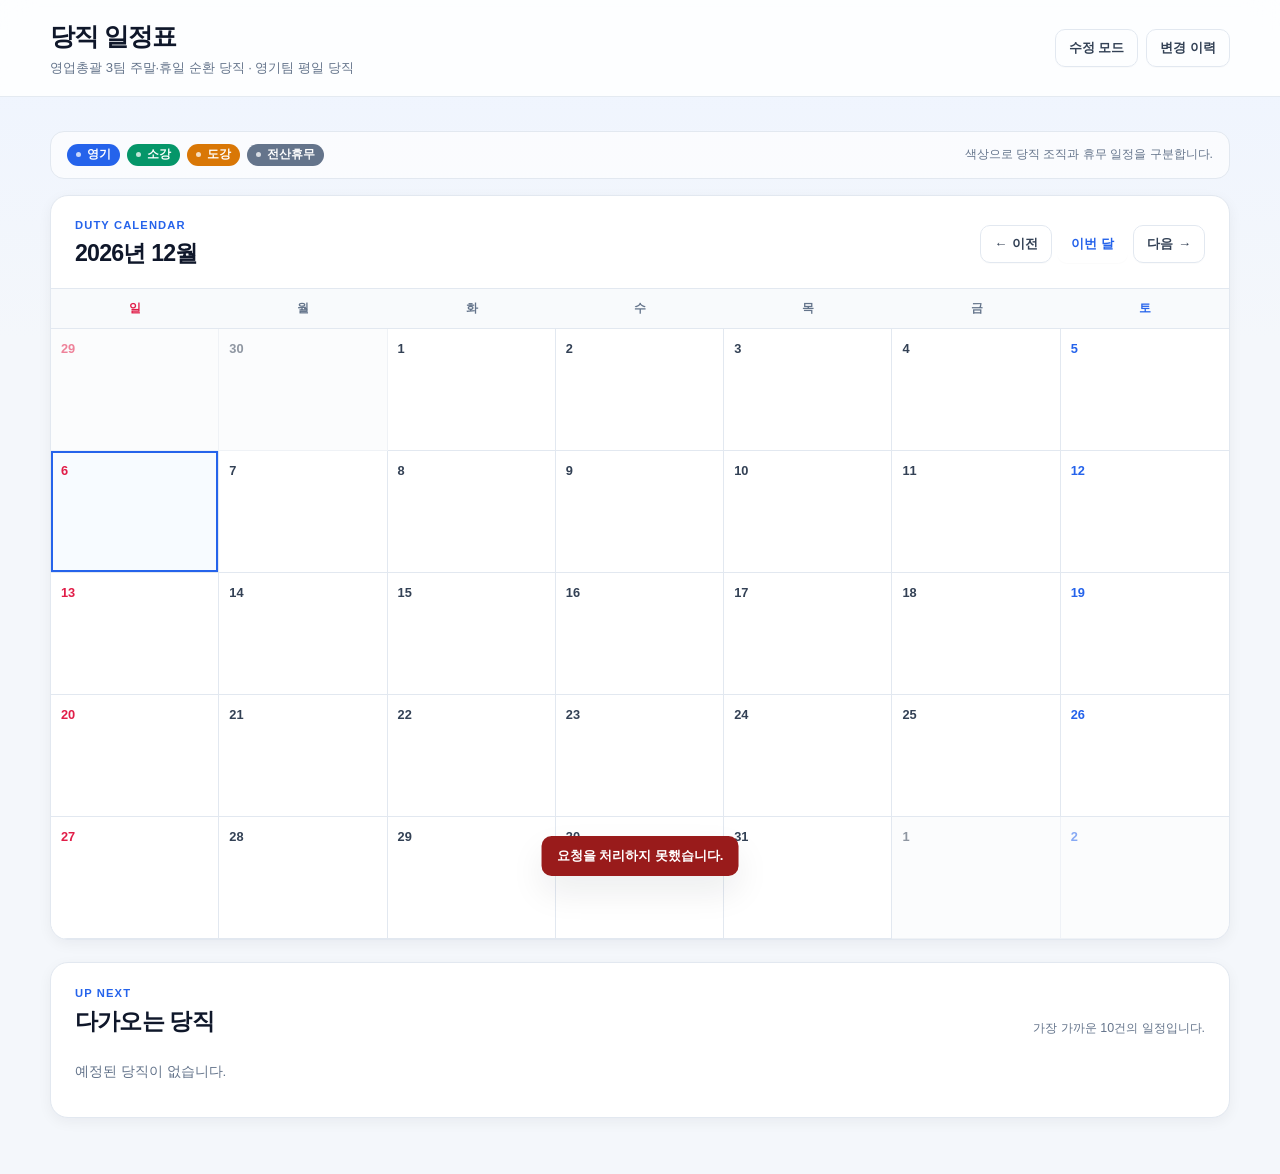
==== app/static/index.html @ c3088907 "STEP 3-4: 프론트엔드 화면 및 API 연동 - 기존 달력·모바일 목록·모달 디자인을 app/static 으로 이관 - GitHub 토큰 방식 제거, 서버 API 연동으로 교" ====
<!doctype html>
<html lang="ko">
<head>
  <meta charset="UTF-8">
  <meta name="viewport" content="width=device-width, initial-scale=1.0">
  <meta name="theme-color" content="#172554">
  <meta name="description" content="영업총괄 3팀 주말·휴일 순환 당직과 영기팀 평일 당직 일정표입니다.">
  <title>당직 일정표</title>
  <link rel="icon" href="favicon.svg" type="image/svg+xml">
  <link rel="stylesheet" href="style.css">
</head>
<body>
  <header class="site-header">
    <div class="shell topbar">
      <div class="brand">
        <h1>당직 일정표</h1>
        <p class="brand-description">영업총괄 3팀 주말·휴일 순환 당직 · 영기팀 평일 당직</p>
      </div>
      <div class="topbar-actions">
        <button id="btn-edit-toggle" class="btn btn-outline">수정 모드</button>
        <button id="btn-import" class="btn btn-outline" hidden>엑셀 반영</button>
        <button id="btn-history" class="btn btn-outline">변경 이력</button>
      </div>
    </div>
  </header>

  <main class="shell page-content">
    <section class="legend" aria-label="당직 구분 안내">
      <div class="legend-groups">
        <span class="chip org-영기"><i></i>영기</span>
        <span class="chip org-소강"><i></i>소강</span>
        <span class="chip org-도강"><i></i>도강</span>
        <span class="chip org-전산휴무"><i></i>전산휴무</span>
      </div>
      <span id="updated-note" class="legend-note">불러오는 중…</span>
    </section>

    <section class="calendar-panel" aria-label="월간 당직 일정">
      <div class="calendar-panel-header">
        <div>
          <p class="section-kicker">DUTY CALENDAR</p>
          <h2 id="month-label" class="month-label">-</h2>
        </div>
        <nav class="month-nav" aria-label="월 선택">
          <button id="btn-prev" class="btn btn-outline nav-button"><span aria-hidden="true">←</span> 이전</button>
          <button id="btn-today" class="btn btn-quiet">이번 달</button>
          <button id="btn-next" class="btn btn-outline nav-button">다음 <span aria-hidden="true">→</span></button>
        </nav>
      </div>
      <div id="calendar" class="calendar"></div>
      <div id="mobile-calendar" class="mobile-calendar" aria-label="모바일 월간 당직 일정"></div>
    </section>

    <section id="upcoming" class="upcoming" aria-label="다가오는 당직">
      <div class="upcoming-heading">
        <div>
          <p class="section-kicker">UP NEXT</p>
          <h2>다가오는 당직</h2>
        </div>
        <p>가장 가까운 10건의 일정입니다.</p>
      </div>
      <div id="upcoming-list" class="upcoming-list"></div>
    </section>
  </main>

  <!-- 하루치 수정 -->
  <dialog id="day-modal" class="modal">
    <form method="dialog" id="day-form">
      <p class="section-kicker">EDIT DUTY</p>
      <h3 id="day-modal-title">날짜 수정</h3>
      <label class="field">
        <span>구분</span>
        <select id="f-type">
          <option value="평일">평일</option>
          <option value="휴일">휴일</option>
        </select>
      </label>
      <label class="field" id="field-org">
        <span>당직 조직</span>
        <select id="f-org">
          <option value="영기">영기</option>
          <option value="소강">소강</option>
          <option value="도강">도강</option>
          <option value="전산휴무">전산휴무</option>
          <option value="">(없음)</option>
        </select>
      </label>
      <label class="field">
        <span>담당자</span>
        <input id="f-person" type="text" maxlength="50" placeholder="예: 배병모" autocomplete="off">
      </label>
      <label class="field" id="field-note">
        <span>비고</span>
        <input id="f-note" type="text" maxlength="200" placeholder="예: (추가)권순욱, 명절연휴 등" autocomplete="off">
      </label>
      <div class="modal-actions">
        <button type="button" id="btn-day-delete" class="btn btn-danger">일정 비우기</button>
        <div class="spacer"></div>
        <button type="button" id="btn-day-cancel" class="btn btn-outline">취소</button>
        <button type="button" id="btn-day-save" class="btn btn-primary">저장</button>
      </div>
    </form>
  </dialog>

  <!-- 엑셀 일괄 반영 -->
  <dialog id="import-modal" class="modal">
    <form method="dialog">
      <p class="section-kicker">IMPORT</p>
      <h3>엑셀로 일정 일괄 반영</h3>
      <p class="hint">
        당직표 엑셀(<code>.xlsx</code>)을 올리면 <strong>전체 일정이 교체</strong>됩니다.
        교체 직전 상태는 자동으로 저장되므로, 잘못 올렸다면 <strong>변경 이력</strong>에서 되돌릴 수 있습니다.
      </p>
      <label class="field">
        <span>엑셀 파일 <small>(최대 10MB)</small></span>
        <input id="f-file" type="file" accept=".xlsx">
      </label>
      <p id="import-filename" class="hint" hidden></p>
      <div class="modal-actions">
        <div class="spacer"></div>
        <button type="button" id="btn-import-cancel" class="btn btn-outline">취소</button>
        <button type="button" id="btn-import-run" class="btn btn-primary">전체 교체</button>
      </div>
    </form>
  </dialog>

  <!-- 변경 이력 -->
  <dialog id="history-modal" class="modal modal-wide">
    <form method="dialog">
      <p class="section-kicker">HISTORY</p>
      <h3>변경 이력</h3>
      <p class="hint">되돌리기를 누르면 그 변경 <strong>직전 상태</strong>로 복원합니다. 되돌리기 자체도 이력에 남습니다.</p>
      <div id="history-list" class="history-list"></div>
      <div class="modal-actions">
        <div class="spacer"></div>
        <button type="button" id="btn-history-close" class="btn btn-outline">닫기</button>
      </div>
    </form>
  </dialog>

  <!-- 관리자 키 (서버에 키가 주입된 경우에만 뜬다) -->
  <dialog id="key-modal" class="modal">
    <form method="dialog">
      <p class="section-kicker">ADMIN KEY</p>
      <h3>관리자 키 입력</h3>
      <p class="hint">이 서버는 수정에 관리자 키를 요구하도록 설정돼 있습니다. 키는 이 탭에만 보관되며 창을 닫으면 지워집니다.</p>
      <label class="field">
        <span>관리자 키</span>
        <input id="f-admin-key" type="password" autocomplete="off">
      </label>
      <div class="modal-actions">
        <div class="spacer"></div>
        <button type="button" id="btn-key-cancel" class="btn btn-outline">취소</button>
        <button type="button" id="btn-key-save" class="btn btn-primary">확인</button>
      </div>
    </form>
  </dialog>

  <div id="toast" class="toast" hidden></div>
  <script src="app.js"></script>
</body>
</html>
---- app/static/style.css ----
:root {
  --navy-950: #0f172a;
  --navy-900: #172554;
  --navy-800: #1e3a8a;
  --blue-600: #2563eb;
  --blue-500: #3b82f6;
  --blue-50: #eff6ff;
  --sky-50: #f0f9ff;
  --ink: #172033;
  --muted: #64748b;
  --subtle: #94a3b8;
  --line: #e2e8f0;
  --surface: #ffffff;
  --background: #f4f7fb;
  --danger: #dc2626;
  --org-영기: #2563eb;
  --org-소강: #059669;
  --org-도강: #d97706;
  --org-전산휴무: #64748b;
  --today-ring: #2563eb;
  --shadow-sm: 0 4px 14px rgba(15, 23, 42, 0.05);
  --shadow-md: 0 16px 34px rgba(15, 23, 42, 0.08);
}

* { box-sizing: border-box; }
html { background: var(--background); }
body {
  margin: 0;
  min-width: 320px;
  padding-bottom: 56px;
  color: var(--ink);
  background: linear-gradient(180deg, #eef4ff 0, var(--background) 340px);
  font-family: "Pretendard", "SUIT", -apple-system, BlinkMacSystemFont, "Segoe UI", "Malgun Gothic", sans-serif;
  -webkit-font-smoothing: antialiased;
}
button, input, select { font: inherit; }
button { -webkit-tap-highlight-color: transparent; }
.shell { width: min(1180px, calc(100% - 48px)); margin: 0 auto; }

.site-header {
  background: rgba(255, 255, 255, 0.84);
  border-bottom: 1px solid rgba(226, 232, 240, 0.9);
  backdrop-filter: blur(16px);
  position: sticky;
  top: 0;
  z-index: 10;
}
.topbar { min-height: 96px; display: flex; align-items: center; justify-content: space-between; gap: 24px; }
.brand { min-width: 0; }
.eyebrow, .section-kicker {
  margin: 0 0 6px;
  color: var(--blue-600);
  font-size: 0.7rem;
  font-weight: 800;
  letter-spacing: 0.1em;
  line-height: 1.2;
}
.topbar h1 { margin: 0; color: var(--navy-950); font-size: clamp(1.28rem, 2vw, 1.58rem); letter-spacing: -0.04em; }
.brand-description { margin: 5px 0 0; color: var(--muted); font-size: 0.82rem; }
.topbar-actions { display: flex; align-items: center; justify-content: flex-end; flex-wrap: wrap; gap: 8px; }

.btn {
  min-height: 38px;
  border: 1px solid var(--line);
  border-radius: 10px;
  padding: 8px 13px;
  color: #334155;
  background: var(--surface);
  box-shadow: 0 1px 1px rgba(15, 23, 42, 0.02);
  font-size: 0.82rem;
  font-weight: 700;
  cursor: pointer;
  transition: transform 0.15s ease, border-color 0.15s ease, background 0.15s ease, box-shadow 0.15s ease;
}
.btn:hover { border-color: #bfdbfe; background: var(--blue-50); box-shadow: var(--shadow-sm); }
.btn:active { transform: translateY(1px); }
.btn:focus-visible, input:focus-visible, select:focus-visible { outline: 3px solid rgba(59, 130, 246, 0.28); outline-offset: 2px; }
.btn-outline { background: transparent; }
.btn-quiet { border-color: transparent; background: transparent; color: var(--blue-600); }
.btn-quiet:hover { background: var(--blue-50); border-color: transparent; }
.btn-primary { border-color: var(--navy-900); background: var(--navy-900); color: #fff; }
.btn-primary:hover { border-color: var(--blue-800); background: var(--navy-800); }
.btn-danger { color: var(--danger); border-color: #fecaca; background: #fff; }
.btn-danger:hover { background: #fef2f2; border-color: #fca5a5; }
.btn-icon { width: 38px; padding: 7px; font-size: 1rem; }
.dirty-badge { border: 1px solid #fde68a; border-radius: 999px; padding: 5px 9px; color: #92400e; background: #fffbeb; font-size: 0.72rem; font-weight: 700; white-space: nowrap; }

.page-content { padding-top: 34px; }
.schedule-intro { display: flex; align-items: end; justify-content: space-between; gap: 32px; padding: 0 4px 20px; }
.schedule-intro h2, .calendar-panel h2, .upcoming h2 { margin: 0; color: var(--navy-950); font-size: clamp(1.2rem, 2vw, 1.45rem); letter-spacing: -0.035em; }
.schedule-intro > p { max-width: 530px; margin: 0; color: var(--muted); font-size: 0.85rem; line-height: 1.65; text-align: right; }
.legend { display: flex; align-items: center; justify-content: space-between; gap: 16px; margin-bottom: 16px; padding: 12px 16px; border: 1px solid var(--line); border-radius: 14px; background: rgba(255, 255, 255, 0.68); }
.legend-groups { display: flex; align-items: center; flex-wrap: wrap; gap: 7px; }
.chip { display: inline-flex; align-items: center; gap: 6px; border-radius: 999px; padding: 5px 9px; color: #fff; font-size: 0.72rem; font-weight: 800; line-height: 1; }
.chip i { display: block; width: 5px; height: 5px; border-radius: 50%; background: rgba(255,255,255,.75); }
.chip.org-영기 { background: var(--org-영기); }.chip.org-소강 { background: var(--org-소강); }.chip.org-도강 { background: var(--org-도강); }.chip.org-전산휴무 { background: var(--org-전산휴무); }
.legend-note { color: var(--muted); font-size: 0.76rem; line-height: 1.45; }

.calendar-panel, .upcoming { border: 1px solid var(--line); border-radius: 18px; background: var(--surface); box-shadow: var(--shadow-sm); }
.calendar-panel { overflow: hidden; }
.calendar-panel-header { display: flex; align-items: center; justify-content: space-between; gap: 24px; padding: 23px 24px 19px; border-bottom: 1px solid var(--line); }
.month-label { font-weight: 800; }
.month-nav { display: flex; align-items: center; gap: 5px; }
.nav-button { display: inline-flex; align-items: center; gap: 5px; }
.calendar { display: grid; grid-template-columns: repeat(7, minmax(0, 1fr)); }
.cal-dow { padding: 12px 0; color: var(--muted); background: #f8fafc; border-bottom: 1px solid var(--line); font-size: 0.73rem; font-weight: 800; text-align: center; }
.cal-dow.sun { color: #e11d48; }.cal-dow.sat { color: var(--blue-600); }
.cal-cell { position: relative; display: flex; min-height: 122px; flex-direction: column; gap: 6px; padding: 10px; border-right: 1px solid var(--line); border-bottom: 1px solid var(--line); background: var(--surface); transition: background 0.15s ease; }
.cal-cell:nth-child(7n) { border-right: 0; }
.cal-cell.outside { background: #f8fafc; opacity: .55; }
.cal-cell.editable { cursor: pointer; }
.cal-cell.editable:hover { background: #f1f6ff; }
.cal-cell.is-today { z-index: 1; background: #f7fbff; box-shadow: inset 0 0 0 2px var(--today-ring); }
.cal-date { display: flex; align-items: center; min-height: 20px; color: #334155; font-size: .8rem; font-weight: 800; }.cal-date.sun { color: #e11d48; }.cal-date.sat { color: var(--blue-600); }
.cal-tag { overflow: hidden; border-radius: 7px; padding: 4px 7px; color: #fff; font-size: .72rem; font-weight: 750; line-height: 1.3; text-overflow: ellipsis; white-space: nowrap; }.cal-tag.org-영기 { background: var(--org-영기); }.cal-tag.org-소강 { background: var(--org-소강); }.cal-tag.org-도강 { background: var(--org-도강); }.cal-tag.org-전산휴무 { background: var(--org-전산휴무); }
.cal-tag.weekday-person { color: #1e40af; background: #e8f0ff; }.cal-note { color: #a16207; font-size: .68rem; font-weight: 600; line-height: 1.35; }
.mobile-calendar { display: none; }

.upcoming { margin-top: 22px; padding: 24px; }
.upcoming-heading { display: flex; align-items: flex-end; justify-content: space-between; gap: 20px; margin-bottom: 14px; }.upcoming-heading > p { margin: 0; color: var(--muted); font-size: .78rem; }
.upcoming-list { display: grid; grid-template-columns: repeat(2, minmax(0, 1fr)); gap: 8px; }.upcoming-row { display: flex; align-items: center; gap: 10px; min-width: 0; padding: 11px 12px; border: 1px solid var(--line); border-radius: 11px; background: #fbfdff; color: #334155; font-size: .81rem; }.upcoming-date { min-width: 108px; color: var(--navy-900); font-size: .75rem; font-weight: 800; }.upcoming-empty { padding: 12px 0; color: var(--muted); font-size: .85rem; }

.modal { width: min(440px, calc(100vw - 32px)); max-height: calc(100vh - 32px); overflow-y: auto; border: 1px solid var(--line); border-radius: 18px; padding: 24px; box-shadow: var(--shadow-md); }.modal::backdrop { background: rgba(15, 23, 42, .52); backdrop-filter: blur(2px); }.modal h3 { margin: 0 0 18px; color: var(--navy-950); font-size: 1.15rem; letter-spacing: -0.03em; }.field { display: flex; flex-direction: column; gap: 6px; margin-bottom: 13px; color: #475569; font-size: .8rem; font-weight: 800; }.field small { color: var(--subtle); font-weight: 600; }.field input, .field select { width: 100%; min-height: 40px; border: 1px solid #cbd5e1; border-radius: 9px; padding: 8px 10px; color: var(--ink); background: #fff; font-size: .88rem; }.hint { margin: 0 0 16px; color: var(--muted); font-size: .78rem; line-height: 1.6; }.hint code { border-radius: 4px; padding: 1px 4px; color: #1e40af; background: #eff6ff; }.modal-actions { display: flex; align-items: center; gap: 8px; margin-top: 20px; }.spacer { flex: 1; }
.toast { position: fixed; bottom: 24px; left: 50%; z-index: 50; max-width: calc(100vw - 32px); transform: translateX(-50%); border-radius: 10px; padding: 11px 15px; color: #fff; background: var(--navy-950); box-shadow: var(--shadow-md); font-size: .82rem; font-weight: 700; text-align: center; }.toast.error { background: #991b1b; }.toast.success { background: #047857; }

@media (max-width: 760px) {
  body { padding-bottom: 32px; background: linear-gradient(180deg, #eef4ff 0, var(--background) 230px); }.shell { width: min(100% - 28px, 680px); }.site-header { position: relative; }.topbar { min-height: 0; align-items: flex-start; flex-direction: column; gap: 15px; padding: 18px 0; }.brand-description { max-width: 330px; font-size: .76rem; }.topbar-actions { width: 100%; justify-content: flex-start; }.topbar-actions .btn { flex: 0 0 auto; }.topbar-actions #btn-edit-toggle, .topbar-actions #btn-save { flex: 1; }.page-content { padding-top: 25px; }.schedule-intro { align-items: flex-start; flex-direction: column; gap: 10px; padding-bottom: 17px; }.schedule-intro > p { max-width: none; text-align: left; font-size: .8rem; }.legend { align-items: flex-start; flex-direction: column; gap: 10px; padding: 12px; }.legend-note { font-size: .73rem; }.calendar-panel { border-radius: 15px; }.calendar-panel-header { align-items: flex-start; flex-direction: column; gap: 15px; padding: 19px 16px 15px; }.month-nav { width: 100%; display: grid; grid-template-columns: 1fr auto 1fr; gap: 4px; }.month-nav .btn { min-height: 38px; padding: 7px 9px; }.month-nav .nav-button:first-child { justify-content: flex-start; }.month-nav .nav-button:last-child { justify-content: flex-end; }.calendar { display: none; }.mobile-calendar { display: flex; flex-direction: column; }.mobile-day { display: grid; grid-template-columns: 42px minmax(0, 1fr); gap: 10px; min-height: 59px; padding: 10px 14px; border-bottom: 1px solid var(--line); background: #fff; }.mobile-day:last-child { border-bottom: 0; }.mobile-day.is-today { background: #f0f7ff; }.mobile-day.outside { display: none; }.mobile-day.editable { cursor: pointer; }.mobile-date { display: flex; flex-direction: column; align-items: center; gap: 2px; color: var(--muted); font-size: .7rem; font-weight: 700; }.mobile-date strong { color: #334155; font-size: 1rem; line-height: 1.1; }.mobile-date.sun strong { color: #e11d48; }.mobile-date.sat strong { color: var(--blue-600); }.mobile-duty { display: flex; flex-direction: column; justify-content: center; min-width: 0; gap: 3px; }.mobile-duty .cal-tag { align-self: flex-start; max-width: 100%; }.mobile-empty { color: #cbd5e1; font-size: .78rem; }.upcoming { margin-top: 16px; border-radius: 15px; padding: 19px 16px; }.upcoming-heading { align-items: flex-start; flex-direction: column; gap: 5px; margin-bottom: 12px; }.upcoming-list { grid-template-columns: 1fr; gap: 6px; }.upcoming-row { gap: 8px; padding: 10px; font-size: .78rem; }.upcoming-date { min-width: 97px; font-size: .7rem; }.modal { padding: 20px 16px; }.modal-actions { flex-wrap: wrap; }.modal-actions #btn-day-delete { order: 3; width: 100%; margin-top: 3px; }.modal-actions .spacer { display: none; }
}

@media (max-width: 390px) {
  .topbar-actions { gap: 6px; }.topbar-actions .btn { font-size: .76rem; }.dirty-badge { width: 100%; text-align: center; }.month-nav .btn { font-size: .75rem; }.chip { font-size: .68rem; }
}

/* ---- 사내 플랫폼 버전 추가 스타일 ---- */
.modal-wide { width: min(560px, calc(100vw - 32px)); }
.history-list { display: flex; max-height: 46vh; flex-direction: column; gap: 7px; overflow-y: auto; }
.history-row { display: flex; align-items: center; gap: 10px; padding: 10px 12px; border: 1px solid var(--line); border-radius: 11px; background: #fbfdff; }
.history-main { display: flex; min-width: 0; flex: 1; flex-direction: column; gap: 2px; }
.history-summary { overflow: hidden; color: #334155; font-size: .81rem; font-weight: 700; text-overflow: ellipsis; white-space: nowrap; }
.history-meta { color: var(--muted); font-size: .71rem; font-weight: 600; }
.history-action { flex: 0 0 auto; border-radius: 999px; padding: 3px 8px; color: #1e40af; background: #e8f0ff; font-size: .68rem; font-weight: 800; }
.history-action.엑셀교체 { color: #92400e; background: #fef3c7; }
.history-action.되돌리기 { color: #065f46; background: #d1fae5; }
.history-action.삭제 { color: #991b1b; background: #fee2e2; }
.history-empty { padding: 14px 0; color: var(--muted); font-size: .84rem; text-align: center; }
.btn-mini { min-height: 30px; padding: 5px 10px; font-size: .74rem; }
.field input[type="file"] { padding: 7px; background: #f8fafc; }
.is-busy { opacity: .55; pointer-events: none; }
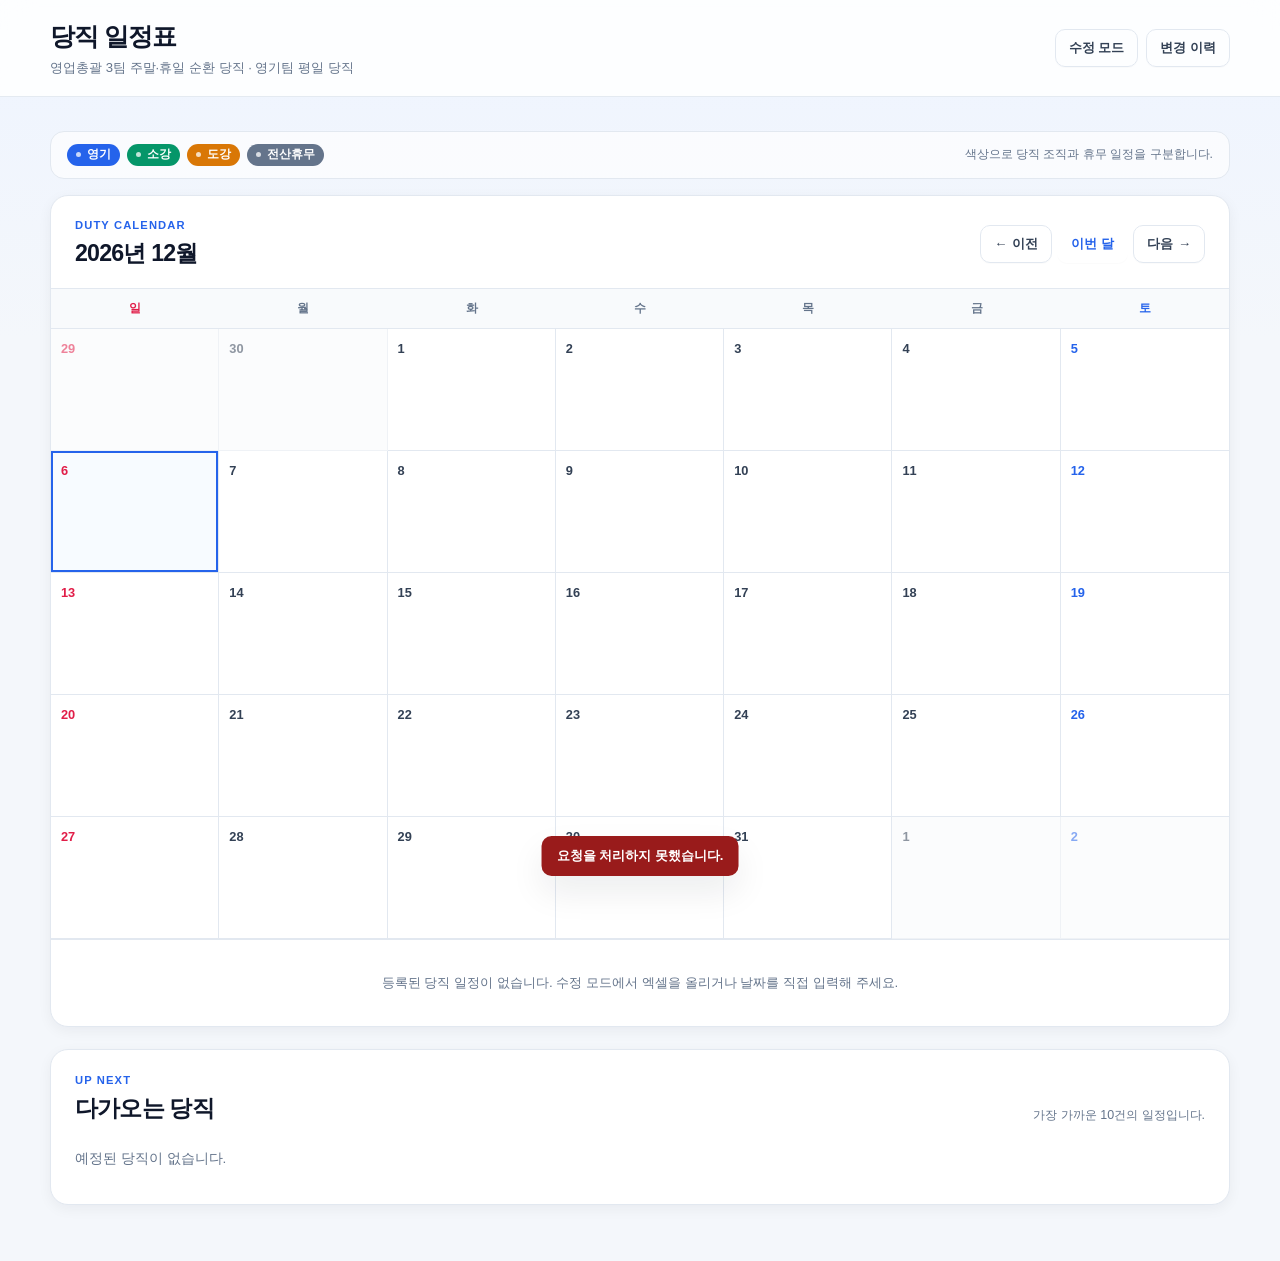
==== commit 1a90d845: "STEP 5: QA 코너 케이스 5종 도출 및 방어 로직 추가 S1 작년/타팀 엑셀을 실수로 올림 → 형식이 같아 파싱에 성공하고 전체가 조용히 교체됨   → import/prev" ====
--- a/app/static/index.html
+++ b/app/static/index.html
@@ -49,6 +49,7 @@
       </div>
       <div id="calendar" class="calendar"></div>
       <div id="mobile-calendar" class="mobile-calendar" aria-label="모바일 월간 당직 일정"></div>
+      <p id="empty-month" class="empty-month" hidden></p>
     </section>
 
     <section id="upcoming" class="upcoming" aria-label="다가오는 당직">
@@ -115,11 +116,11 @@
         <span>엑셀 파일 <small>(최대 10MB)</small></span>
         <input id="f-file" type="file" accept=".xlsx">
       </label>
-      <p id="import-filename" class="hint" hidden></p>
+      <div id="import-preview" class="preview" hidden></div>
       <div class="modal-actions">
         <div class="spacer"></div>
         <button type="button" id="btn-import-cancel" class="btn btn-outline">취소</button>
-        <button type="button" id="btn-import-run" class="btn btn-primary">전체 교체</button>
+        <button type="button" id="btn-import-run" class="btn btn-primary" disabled>전체 교체</button>
       </div>
     </form>
   </dialog>
@@ -156,6 +157,18 @@
     </form>
   </dialog>
 
+  <dialog id="confirm-modal" class="modal">
+    <form method="dialog">
+      <h3 id="confirm-title">확인</h3>
+      <p id="confirm-message" class="hint"></p>
+      <div class="modal-actions">
+        <div class="spacer"></div>
+        <button type="button" id="btn-confirm-no" class="btn btn-outline">취소</button>
+        <button type="button" id="btn-confirm-yes" class="btn btn-primary">계속</button>
+      </div>
+    </form>
+  </dialog>
+
   <div id="toast" class="toast" hidden></div>
   <script src="app.js"></script>
 </body>
--- a/app/static/style.css
+++ b/app/static/style.css
@@ -146,3 +146,12 @@
 .btn-mini { min-height: 30px; padding: 5px 10px; font-size: .74rem; }
 .field input[type="file"] { padding: 7px; background: #f8fafc; }
 .is-busy { opacity: .55; pointer-events: none; }
+
+.preview { margin: 4px 0 2px; border: 1px solid var(--line); border-radius: 11px; padding: 12px 14px; background: #fbfdff; font-size: .8rem; }
+.preview-row { display: flex; align-items: baseline; gap: 8px; padding: 3px 0; color: #334155; }
+.preview-label { min-width: 60px; color: var(--muted); font-size: .74rem; font-weight: 800; }
+.preview-arrow { padding: 4px 0; color: var(--subtle); font-size: .74rem; font-weight: 700; text-align: center; }
+.preview-warn { margin-top: 9px; border-radius: 8px; padding: 8px 10px; color: #92400e; background: #fffbeb; border: 1px solid #fde68a; font-size: .76rem; font-weight: 700; line-height: 1.5; }
+.empty-month { margin: 0; padding: 34px 16px; border-top: 1px solid var(--line); color: var(--muted); font-size: .84rem; text-align: center; }
+.btn:disabled { opacity: .45; cursor: not-allowed; }
+.btn:disabled:hover { border-color: var(--line); background: var(--surface); box-shadow: none; }
